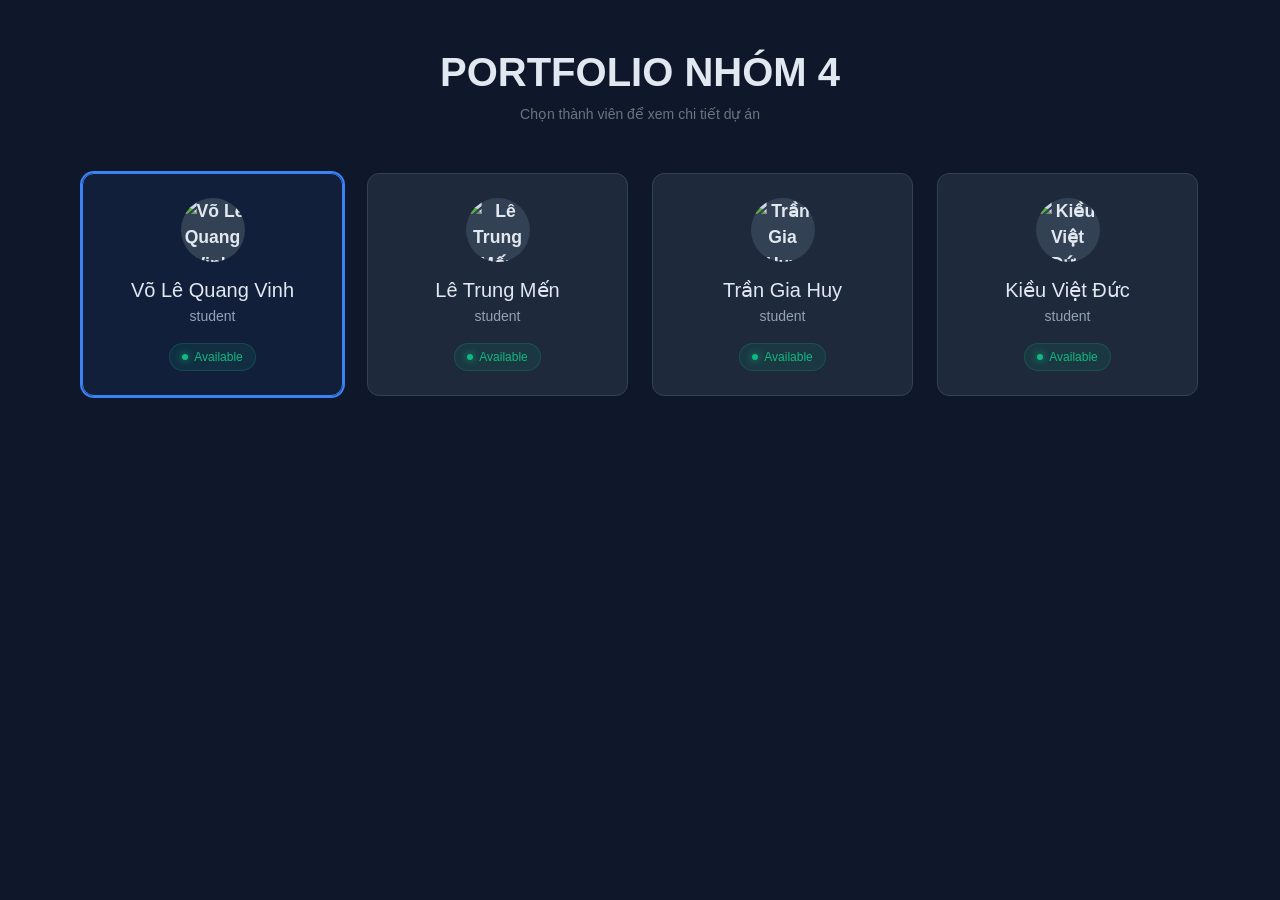
==== index.html @ 0d95fbb2 "Add files via upload" ====
<!DOCTYPE html>
<html lang="vi">
<head>
    <meta charset="UTF-8">
    <meta name="viewport" content="width=device-width, initial-scale=1.0">
    <title>Portfolio Menu - Nhóm 4</title>
    <!-- Bootstrap 5 CSS -->
    <link href="https://cdn.jsdelivr.net/npm/bootstrap@5.3.2/dist/css/bootstrap.min.css" rel="stylesheet">
    <!-- Custom Compressed CSS -->
    <link rel="stylesheet" href="style.css">
</head>
<body>

    <main class="container py-5">
        <header class="text-center mb-5">
            <h1 class="fw-bold tracking-tight">PORTFOLIO NHÓM 4</h1>
            <p class="text-secondary small">Chọn thành viên để xem chi tiết dự án</p>
        </header>

        <div class="row g-4 justify-content-center">
            <!-- Thành viên 1: Võ Lê Quang Vinh -->
            <div class="col-12 col-sm-6 col-lg-3">
                <a href="portfolio_25050043/home.html" class="card h-100 text-decoration-none member-card active p-4 text-center">
                    <img src="link-anh-quang-vinh.jpg" alt="Võ Lê Quang Vinh" class="avatar mx-auto mb-3">
                    <h2 class="h5 font-weight-bold text-slate mb-1">Võ Lê Quang Vinh</h2>
                    <p class="role-text small mb-3">student</p>
                    <div>
                        <span class="status-badge available">
                            <span class="status-dot"></span> Available
                        </span>
                    </div>
                </a>
            </div>

            <!-- Thành viên 2: Lê Trung Mến -->
            <div class="col-12 col-sm-6 col-lg-3">
                <a href="#men" class="card h-100 text-decoration-none member-card p-4 text-center">
                    <img src="link-anh-trung-men.jpg" alt="Lê Trung Mến" class="avatar mx-auto mb-3">
                    <h2 class="h5 font-weight-bold text-slate mb-1">Lê Trung Mến</h2>
                    <p class="role-text small mb-3">student</p>
                    <div>
                        <span class="status-badge available">
                            <span class="status-dot"></span> Available
                        </span>
                    </div>
                </a>
            </div>

            <!-- Thành viên 3: Trần Gia Huy -->
            <div class="col-12 col-sm-6 col-lg-3">
                <a href="#huy" class="card h-100 text-decoration-none member-card p-4 text-center">
                    <img src="link-anh-gia-huy.jpg" alt="Trần Gia Huy" class="avatar mx-auto mb-3">
                    <h2 class="h5 font-weight-bold text-slate mb-1">Trần Gia Huy</h2>
                    <p class="role-text small mb-3">student</p>
                    <div>
                        <span class="status-badge available">
                            <span class="status-dot"></span> Available
                        </span>
                    </div>
                </a>
            </div>

            <!-- Thành viên 4: Kiều Việt Đức -->
            <div class="col-12 col-sm-6 col-lg-3">
                <a href="#duc" class="card h-100 text-decoration-none member-card p-4 text-center">
                    <img src="link-anh-viet-duc.jpg" alt="Kiều Việt Đức" class="avatar mx-auto mb-3">
                    <h2 class="h5 font-weight-bold text-slate mb-1">Kiều Việt Đức</h2>
                    <p class="role-text small mb-3">student</p>
                    <div>
                        <span class="status-badge available">
                            <span class="status-dot"></span> Available
                        </span>
                    </div>
                </a>
            </div>
        </div>
    </main>

</body>
</html>
---- style.css ----
:root{--bg-main:#0F172A;--text-main:#E2E8F0;--accent-blue:#3B82F6;--status-active:#10B981;--card-bg:#1E293B;--border-color:#334155}body{background-color:var(--bg-main)!important;color:var(--text-main)!important;font-family:-apple-system,BlinkMacSystemFont,"Segoe UI",Roboto,sans-serif}.text-slate{color:var(--text-main)}.member-card{background-color:var(--card-bg)!important;border:1px solid var(--border-color)!important;border-radius:12px!important;transition:all .25s ease-in-out}.member-card:hover{border-color:var(--accent-blue)!important;transform:translateY(-4px);box-shadow:0 10px 25px -5px rgba(59,130,246,.2)}.member-card.active{border-color:var(--accent-blue)!important;background-color:rgba(59,130,246,.08)!important;box-shadow:0 0 0 2px var(--accent-blue)}.avatar{width:64px;height:64px;border-radius:50%;background-color:var(--border-color);display:flex;align-items:center;justify-content:center;font-weight:600;font-size:1.1rem;color:var(--text-main)}.role-text{color:#94A3B8}.status-badge{display:inline-flex;align-items:center;gap:6px;font-size:.75rem;font-weight:500;padding:4px 12px;border-radius:20px}.status-badge.available{color:var(--status-active);background-color:rgba(16,185,129,.1);border:1px solid rgba(16,185,129,.2)}.status-badge.available .status-dot{width:6px;height:6px;background-color:var(--status-active);border-radius:50%;box-shadow:0 0 8px var(--status-active)}.status-badge.busy{color:#94A3B8;background-color:rgba(148,163,184,.1);border:1px solid rgba(148,163,184,.2)}.status-badge.busy .status-dot{width:6px;height:6px;background-color:#94A3B8;border-radius:50%}
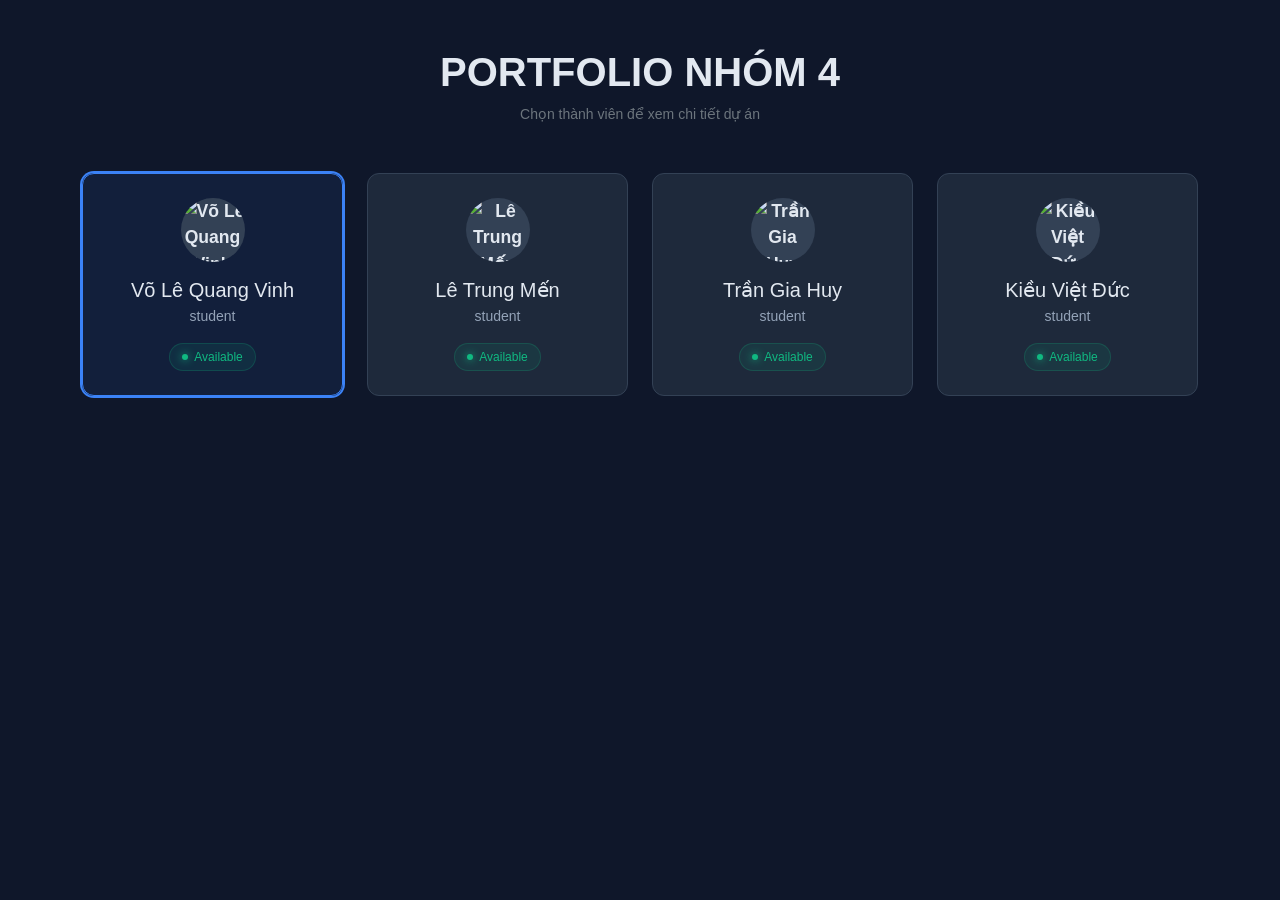
==== commit cf2c8aa1: "Add files via upload" ====
--- a/index.html
+++ b/index.html
@@ -20,7 +20,7 @@
         <div class="row g-4 justify-content-center">
             <!-- Thành viên 1: Võ Lê Quang Vinh -->
             <div class="col-12 col-sm-6 col-lg-3">
-                <a href="portfolio_25050043/home.html" class="card h-100 text-decoration-none member-card active p-4 text-center">
+                <a href="member/portfolio_25050043/home.html" class="card h-100 text-decoration-none member-card active p-4 text-center">
                     <img src="link-anh-quang-vinh.jpg" alt="Võ Lê Quang Vinh" class="avatar mx-auto mb-3">
                     <h2 class="h5 font-weight-bold text-slate mb-1">Võ Lê Quang Vinh</h2>
                     <p class="role-text small mb-3">student</p>
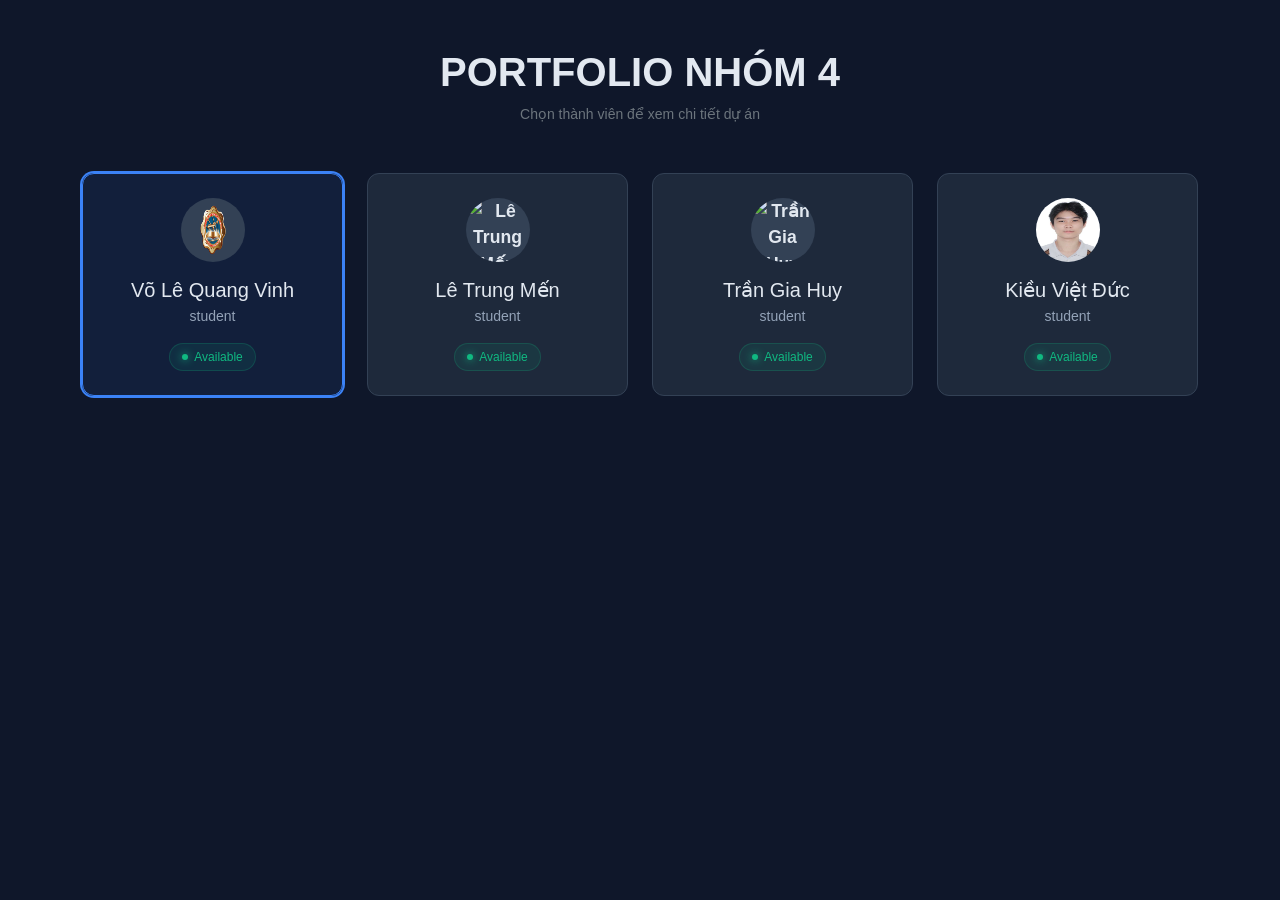
==== commit 26cdfe5b: "Add files via upload" ====
--- a/index.html
+++ b/index.html
@@ -20,8 +20,8 @@
         <div class="row g-4 justify-content-center">
             <!-- Thành viên 1: Võ Lê Quang Vinh -->
             <div class="col-12 col-sm-6 col-lg-3">
-                <a href="member/portfolio_25050043/home.html" class="card h-100 text-decoration-none member-card active p-4 text-center">
-                    <img src="link-anh-quang-vinh.jpg" alt="Võ Lê Quang Vinh" class="avatar mx-auto mb-3">
+                <a href="member/portfolio_25050043/index.html" class="card h-100 text-decoration-none member-card active p-4 text-center">
+                    <img src="images_center/logo.png" alt="Võ Lê Quang Vinh" class="avatar mx-auto mb-3">
                     <h2 class="h5 font-weight-bold text-slate mb-1">Võ Lê Quang Vinh</h2>
                     <p class="role-text small mb-3">student</p>
                     <div>
@@ -62,8 +62,8 @@
 
             <!-- Thành viên 4: Kiều Việt Đức -->
             <div class="col-12 col-sm-6 col-lg-3">
-                <a href="#duc" class="card h-100 text-decoration-none member-card p-4 text-center">
-                    <img src="link-anh-viet-duc.jpg" alt="Kiều Việt Đức" class="avatar mx-auto mb-3">
+                <a href="member/profile_25050033/index.html" class="card h-100 text-decoration-none member-card p-4 text-center">
+                    <img src="images_center/avt.png" alt="Kiều Việt Đức" class="avatar mx-auto mb-3">
                     <h2 class="h5 font-weight-bold text-slate mb-1">Kiều Việt Đức</h2>
                     <p class="role-text small mb-3">student</p>
                     <div>
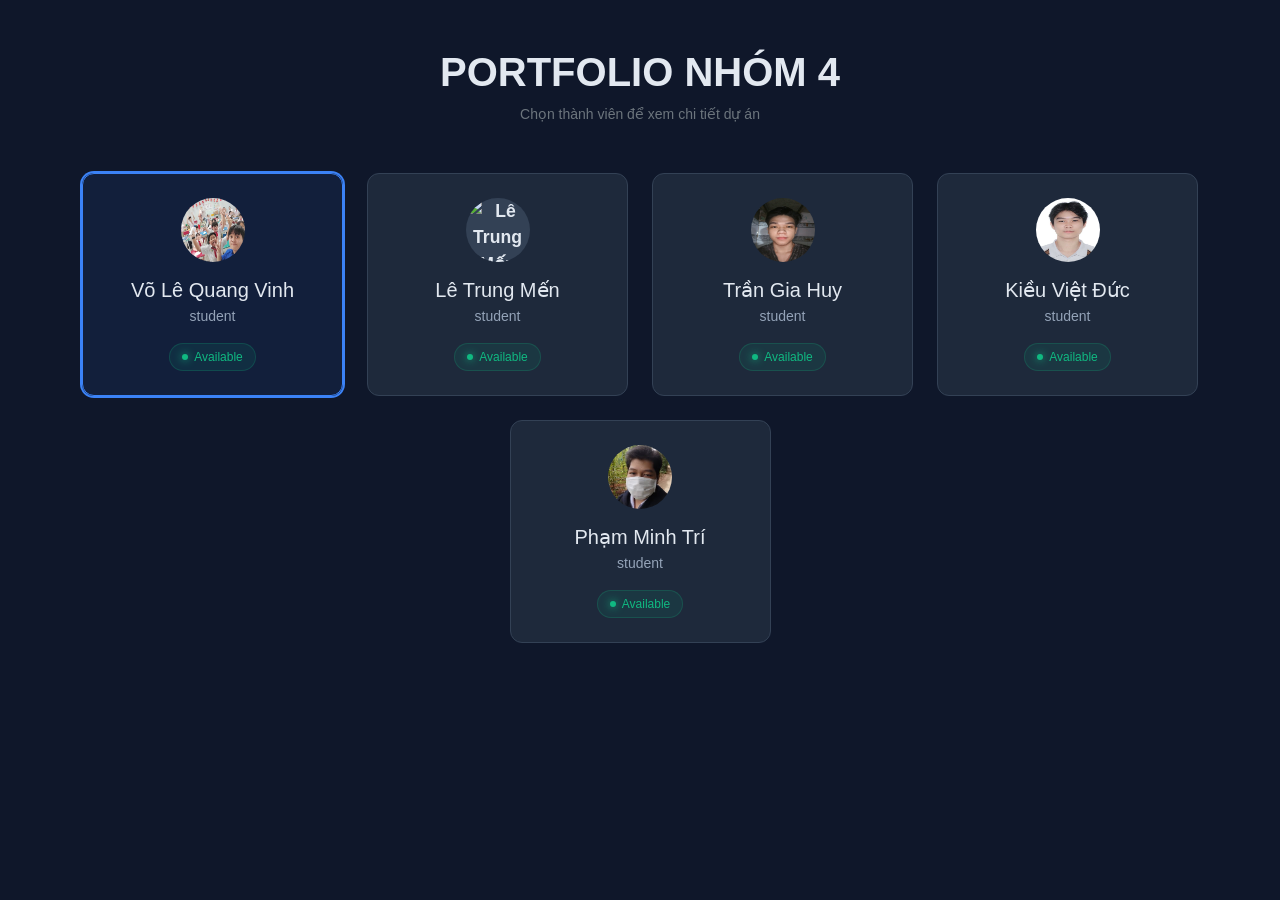
==== commit fbac38d5: "Add files via upload" ====
--- a/index.html
+++ b/index.html
@@ -21,7 +21,7 @@
             <!-- Thành viên 1: Võ Lê Quang Vinh -->
             <div class="col-12 col-sm-6 col-lg-3">
                 <a href="member/portfolio_25050043/index.html" class="card h-100 text-decoration-none member-card active p-4 text-center">
-                    <img src="images_center/logo.png" alt="Võ Lê Quang Vinh" class="avatar mx-auto mb-3">
+                    <img src="images_center/avt043.jpg" alt="Võ Lê Quang Vinh" class="avatar mx-auto mb-3">
                     <h2 class="h5 font-weight-bold text-slate mb-1">Võ Lê Quang Vinh</h2>
                     <p class="role-text small mb-3">student</p>
                     <div>
@@ -34,7 +34,7 @@
 
             <!-- Thành viên 2: Lê Trung Mến -->
             <div class="col-12 col-sm-6 col-lg-3">
-                <a href="#men" class="card h-100 text-decoration-none member-card p-4 text-center">
+                <a href="" class="card h-100 text-decoration-none member-card p-4 text-center">
                     <img src="link-anh-trung-men.jpg" alt="Lê Trung Mến" class="avatar mx-auto mb-3">
                     <h2 class="h5 font-weight-bold text-slate mb-1">Lê Trung Mến</h2>
                     <p class="role-text small mb-3">student</p>
@@ -48,8 +48,8 @@
 
             <!-- Thành viên 3: Trần Gia Huy -->
             <div class="col-12 col-sm-6 col-lg-3">
-                <a href="#huy" class="card h-100 text-decoration-none member-card p-4 text-center">
-                    <img src="link-anh-gia-huy.jpg" alt="Trần Gia Huy" class="avatar mx-auto mb-3">
+                <a href="member/25050012/25050012.wed/index.html" class="card h-100 text-decoration-none member-card p-4 text-center">
+                    <img src="images_center/image.jpg" alt="Trần Gia Huy" class="avatar mx-auto mb-3">
                     <h2 class="h5 font-weight-bold text-slate mb-1">Trần Gia Huy</h2>
                     <p class="role-text small mb-3">student</p>
                     <div>
@@ -73,6 +73,19 @@
                     </div>
                 </a>
             </div>
+            <!-- Thành viên 5: Phạm Minh Trí -->
+            <div class="col-12 col-sm-6 col-lg-3">
+                <a href="member/Profile_25050063/index.html" class="card h-100 text-decoration-none member-card p-4 text-center">
+                    <img src="images_center/avatar.png" alt="Trần Minh Hiếu" class="avatar mx-auto mb-3">
+                    <h2 class="h5 font-weight-bold text-slate mb-1">Phạm Minh Trí</h2>
+                    <p class="role-text small mb-3">student</p>
+                    <div>
+                        <span class="status-badge available">
+                            <span class="status-dot"></span> Available
+                        </span>
+                    </div>
+                </a>
+            </div>
         </div>
     </main>
 
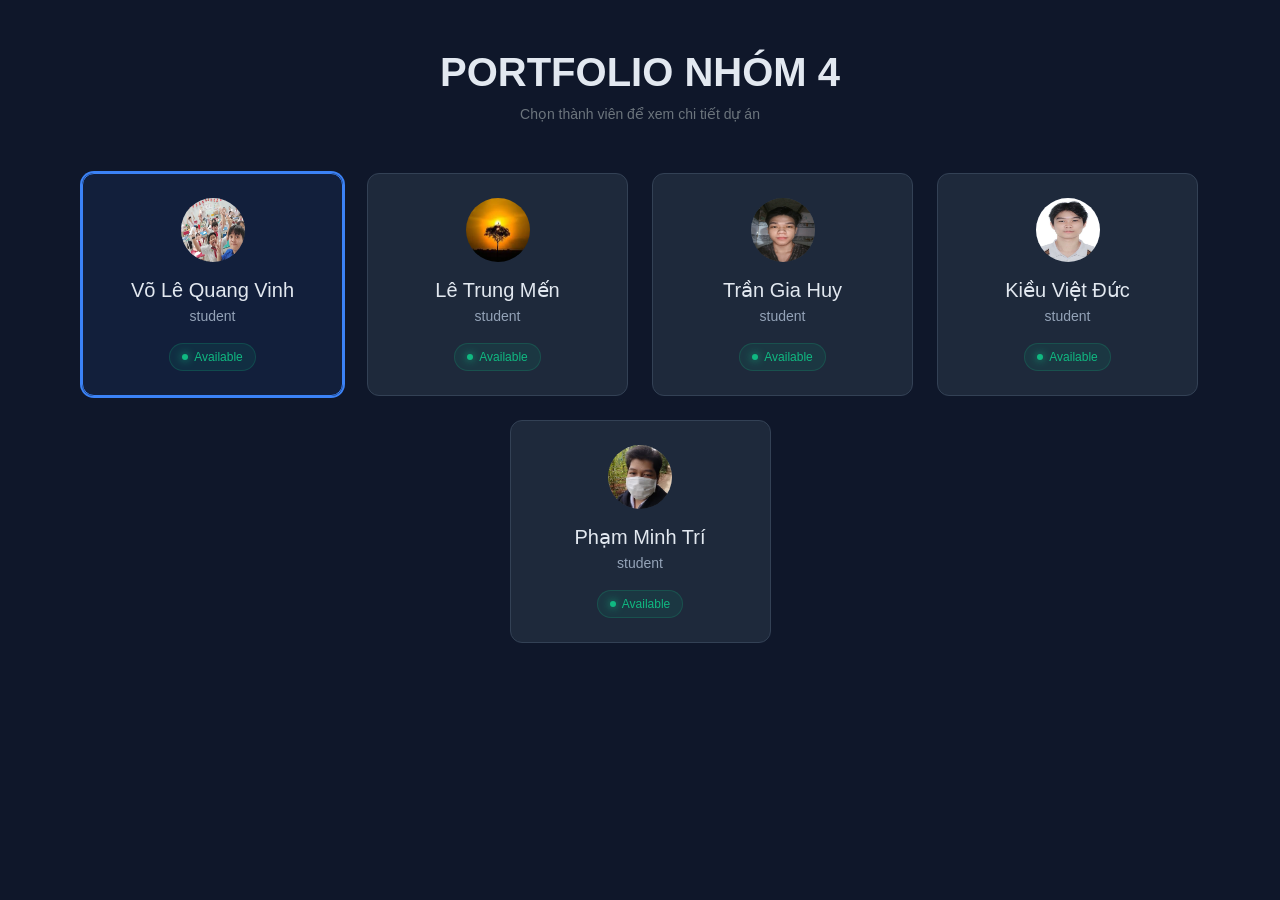
==== commit 14148135: "Add files via upload" ====
--- a/index.html
+++ b/index.html
@@ -34,8 +34,8 @@
 
             <!-- Thành viên 2: Lê Trung Mến -->
             <div class="col-12 col-sm-6 col-lg-3">
-                <a href="" class="card h-100 text-decoration-none member-card p-4 text-center">
-                    <img src="link-anh-trung-men.jpg" alt="Lê Trung Mến" class="avatar mx-auto mb-3">
+                <a href="member/25050071_LeTrungMen/indexx.html" class="card h-100 text-decoration-none member-card p-4 text-center">
+                    <img src="images_center/anhtest.jpg" alt="Lê Trung Mến" class="avatar mx-auto mb-3">
                     <h2 class="h5 font-weight-bold text-slate mb-1">Lê Trung Mến</h2>
                     <p class="role-text small mb-3">student</p>
                     <div>
